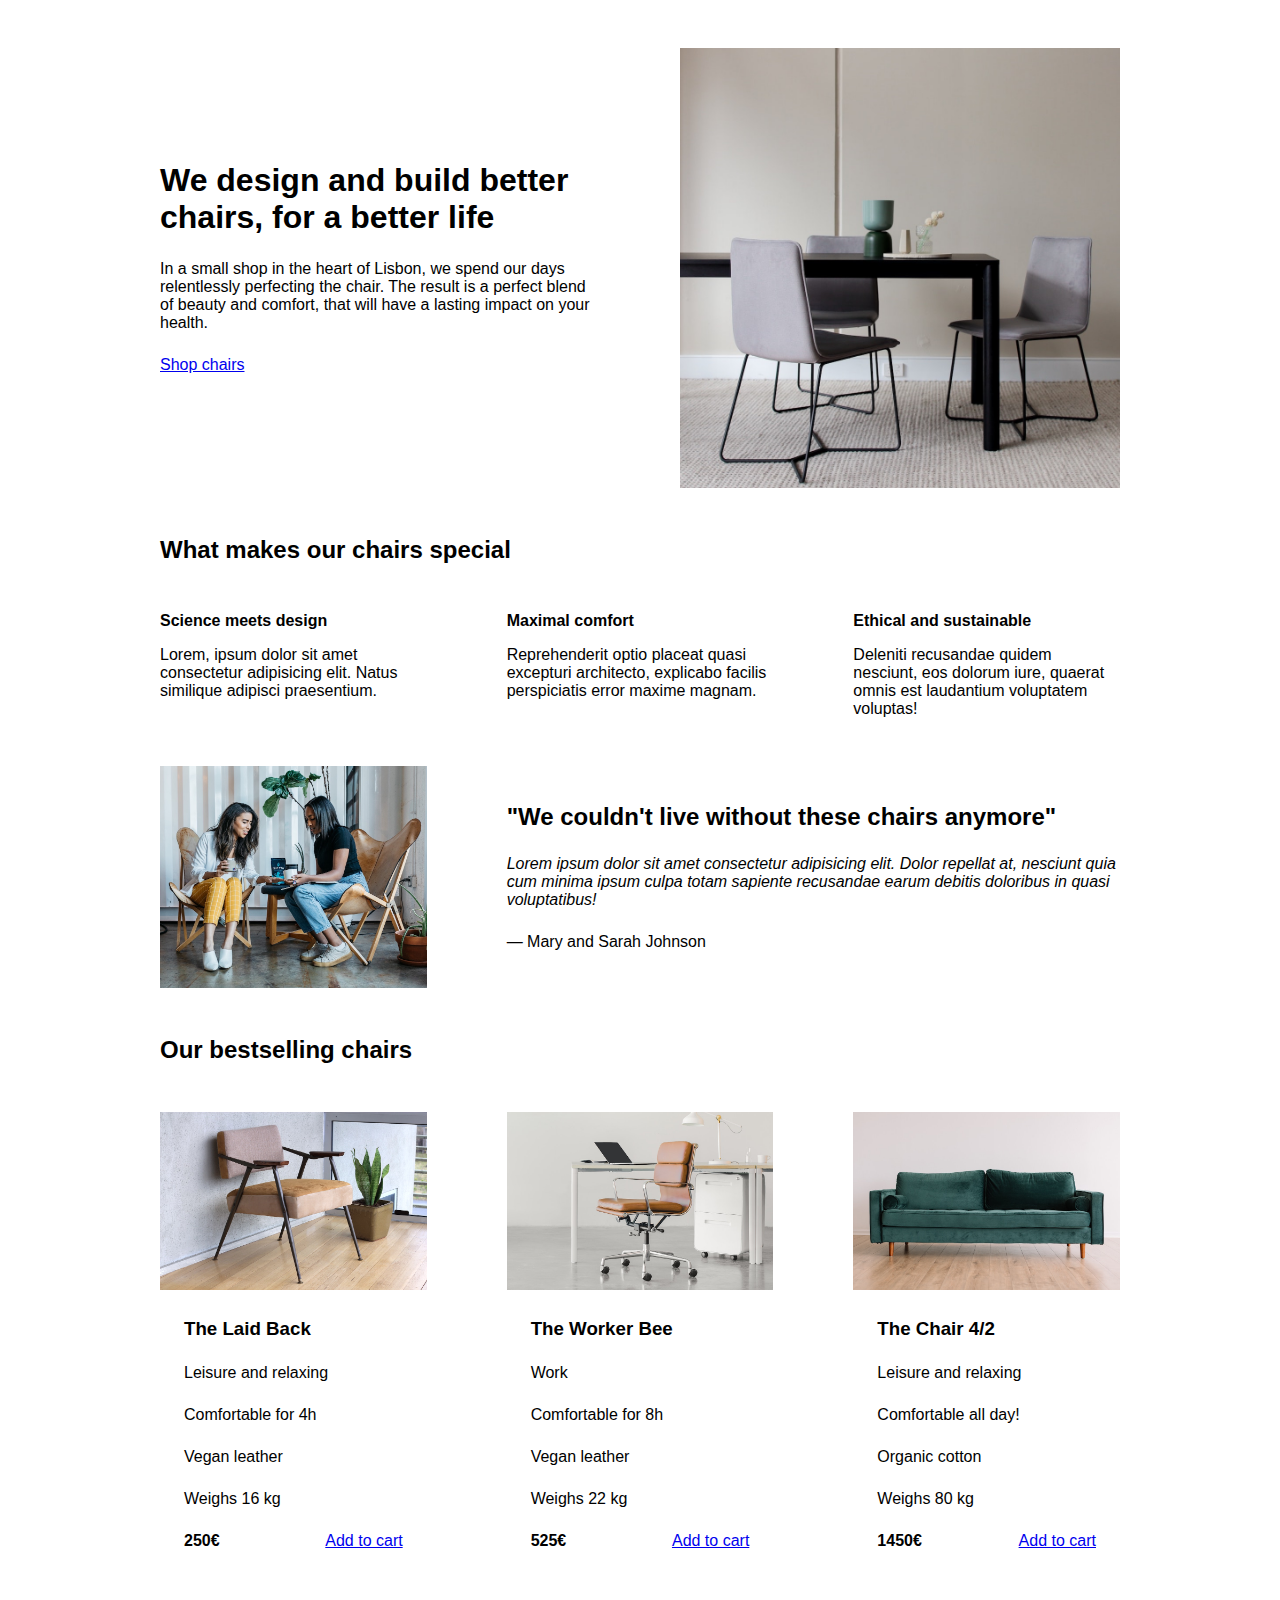
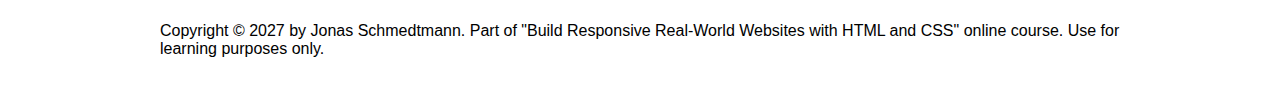
==== 05 Design/05-Design/index.html @ 31c7d106 "first" ====
<!DOCTYPE html>
<html lang="en">
  <head>
    <meta charset="UTF-8" />
    <meta http-equiv="X-UA-Compatible" content="IE=edge" />
    <meta name="viewport" content="width=device-width, initial-scale=1.0" />

    <link rel="stylesheet" href="style.css" />
    <title>Lisbon Chair Shop</title>
  </head>
  <body>
    <div class="container">
      <header>
        <div class="header-text-box">
          <h1>We design and build better chairs, for a better life</h1>
          <p class="header-text">
            In a small shop in the heart of Lisbon, we spend our days
            relentlessly perfecting the chair. The result is a perfect blend of
            beauty and comfort, that will have a lasting impact on your health.
          </p>
          <a class="btn btn--big" href="#">Shop chairs</a>
        </div>
        <img src="hero.jpg" alt="Photo" />
      </header>

      <section>
        <h2>What makes our chairs special</h2>
        <div class="grid-3-cols">
          <div>
            <p class="features-title"><strong>Science meets design</strong></p>
            <p class="features-text">
              Lorem, ipsum dolor sit amet consectetur adipisicing elit. Natus
              similique adipisci praesentium.
            </p>
          </div>

          <div>
            <p class="features-title">
              <strong>Maximal comfort</strong>
            </p>
            <p class="features-text">
              Reprehenderit optio placeat quasi excepturi architecto, explicabo
              facilis perspiciatis error maxime magnam.
            </p>
          </div>

          <div>
            <p class="features-title">
              <strong>Ethical and sustainable</strong>
            </p>
            <p class="features-text">
              Deleniti recusandae quidem nesciunt, eos dolorum iure, quaerat
              omnis est laudantium voluptatem voluptas!
            </p>
          </div>
        </div>
      </section>

      <section class="testimonial-section">
        <div class="grid-3-cols">
          <img src="customers.jpg" alt="People sitting on chairs" />
          <div class="testimonial-box">
            <h2>"We couldn't live without these chairs anymore"</h2>
            <blockquote class="testimonial-text">
              Lorem ipsum dolor sit amet consectetur adipisicing elit. Dolor
              repellat at, nesciunt quia cum minima ipsum culpa totam sapiente
              recusandae earum debitis doloribus in quasi voluptatibus!
            </blockquote>
            <p class="testimonial-author">&mdash; Mary and Sarah Johnson</p>
          </div>
        </div>
      </section>

      <section>
        <h2>Our bestselling chairs</h2>
        <div class="grid-3-cols">
          <figure class="chair">
            <img src="chair-1.jpg" alt="Chair" />
            <div class="chair-box">
              <h3>The Laid Back</h3>
              <ul class="chair-details">
                <li>
                  <!-- Span is a generic INLINE text element, it doesn't have any meaning. It's like a div element, but inline -->
                  <span>Leisure and relaxing</span>
                </li>
                <li>
                  <span>Comfortable for 4h</span>
                </li>
                <li>
                  <span>Vegan leather</span>
                </li>
                <li>
                  <span>Weighs 16 kg</span>
                </li>
              </ul>
              <div class="chair-price">
                <strong>250€</strong>
                <a href="#" class="btn btn--small">Add to cart</a>
              </div>
            </div>
          </figure>

          <figure class="chair">
            <img src="chair-2.jpg" alt="Chair" />
            <div class="chair-box">
              <h3>The Worker Bee</h3>
              <ul class="chair-details">
                <li>
                  <span>Work</span>
                </li>
                <li>
                  <span>Comfortable for 8h</span>
                </li>
                <li>
                  <span>Vegan leather</span>
                </li>
                <li>
                  <span>Weighs 22 kg</span>
                </li>
              </ul>
              <div class="chair-price">
                <strong>525€</strong>
                <a href="#" class="btn btn--small">Add to cart</a>
              </div>
            </div>
          </figure>

          <figure class="chair">
            <img src="chair-3.jpg" alt="Chair" />
            <div class="chair-box">
              <h3>The Chair 4/2</h3>
              <ul class="chair-details">
                <li>
                  <span>Leisure and relaxing</span>
                </li>
                <li>
                  <span>Comfortable all day!</span>
                </li>
                <li>
                  <span>Organic cotton</span>
                </li>
                <li>
                  <span>Weighs 80 kg</span>
                </li>
              </ul>
              <div class="chair-price">
                <strong>1450€</strong>
                <a href="#" class="btn btn--small">Add to cart</a>
              </div>
            </div>
          </figure>
        </div>
      </section>

      <footer>
        Copyright &copy; 2027 by Jonas Schmedtmann. Part of "Build Responsive
        Real-World Websites with HTML and CSS" online course. Use for learning
        purposes only.
      </footer>
    </div>
  </body>
</html>
---- 05 Design/05-Design/style.css ----
/*
SPACING SYSTEM (px)
2 / 4 / 8 / 12 / 16 / 24 / 32 / 48 / 64 / 80 / 96 / 128

FONT SIZE SYSTEM (px)
10 / 12 / 14 / 16 / 18 / 20 / 24 / 30 / 36 / 44 / 52 / 62 / 74 / 86 / 98
*/

* {
  margin: 0;
  padding: 0;
  box-sizing: border-box;
}

/* ------------------------ */
/* GENERAL STYLES */
/* ------------------------ */
body {
  font-family: sans-serif;
}

.container {
  width: 960px;
  margin: 0 auto;
}

header,
section {
  margin-bottom: 48px;
}

h2 {
  margin-bottom: 48px;
}

.grid-3-cols {
  display: grid;
  grid-template-columns: repeat(3, 1fr);
  column-gap: 80px;
}

/* ------------------------ */
/* COMPONENT STYLES */
/* ------------------------ */

/* HEADER */
header {
  display: grid;
  grid-template-columns: repeat(2, 1fr);
  column-gap: 80px;
  margin-top: 48px;
}

.header-text-box {
  align-self: center;
}

h1 {
  margin-bottom: 24px;
}

.header-text {
  margin-bottom: 24px;
}

img {
  width: 100%;
}

/* FEATURES */
.features-icon {
}

.features-title {
  margin-bottom: 16px;
}

.features-text {
}

/* TESTIMONIAL */
.testimonial-section {
}

.testimonial-box {
  grid-column: 2 / -1;
  align-self: center;
}

.testimonial-box h2 {
  margin-bottom: 24px;
}

.testimonial-text {
  font-style: italic;
  margin-bottom: 24px;
}

/* CHAIRS */
.chair-box {
  padding: 24px;
}

h3 {
  margin-bottom: 24px;
}

.chair-details {
  list-style: none;
  margin-bottom: 24px;
}

.chair-details li {
  display: flex;
  align-items: center;
  gap: 12px;
  margin-bottom: 24px;
}

.chair-details li:last-child {
  margin-bottom: 0;
}

.chair-icon {
}

.chair-price {
  display: flex;
  justify-content: space-between;
}

footer {
  margin-bottom: 48px;
}
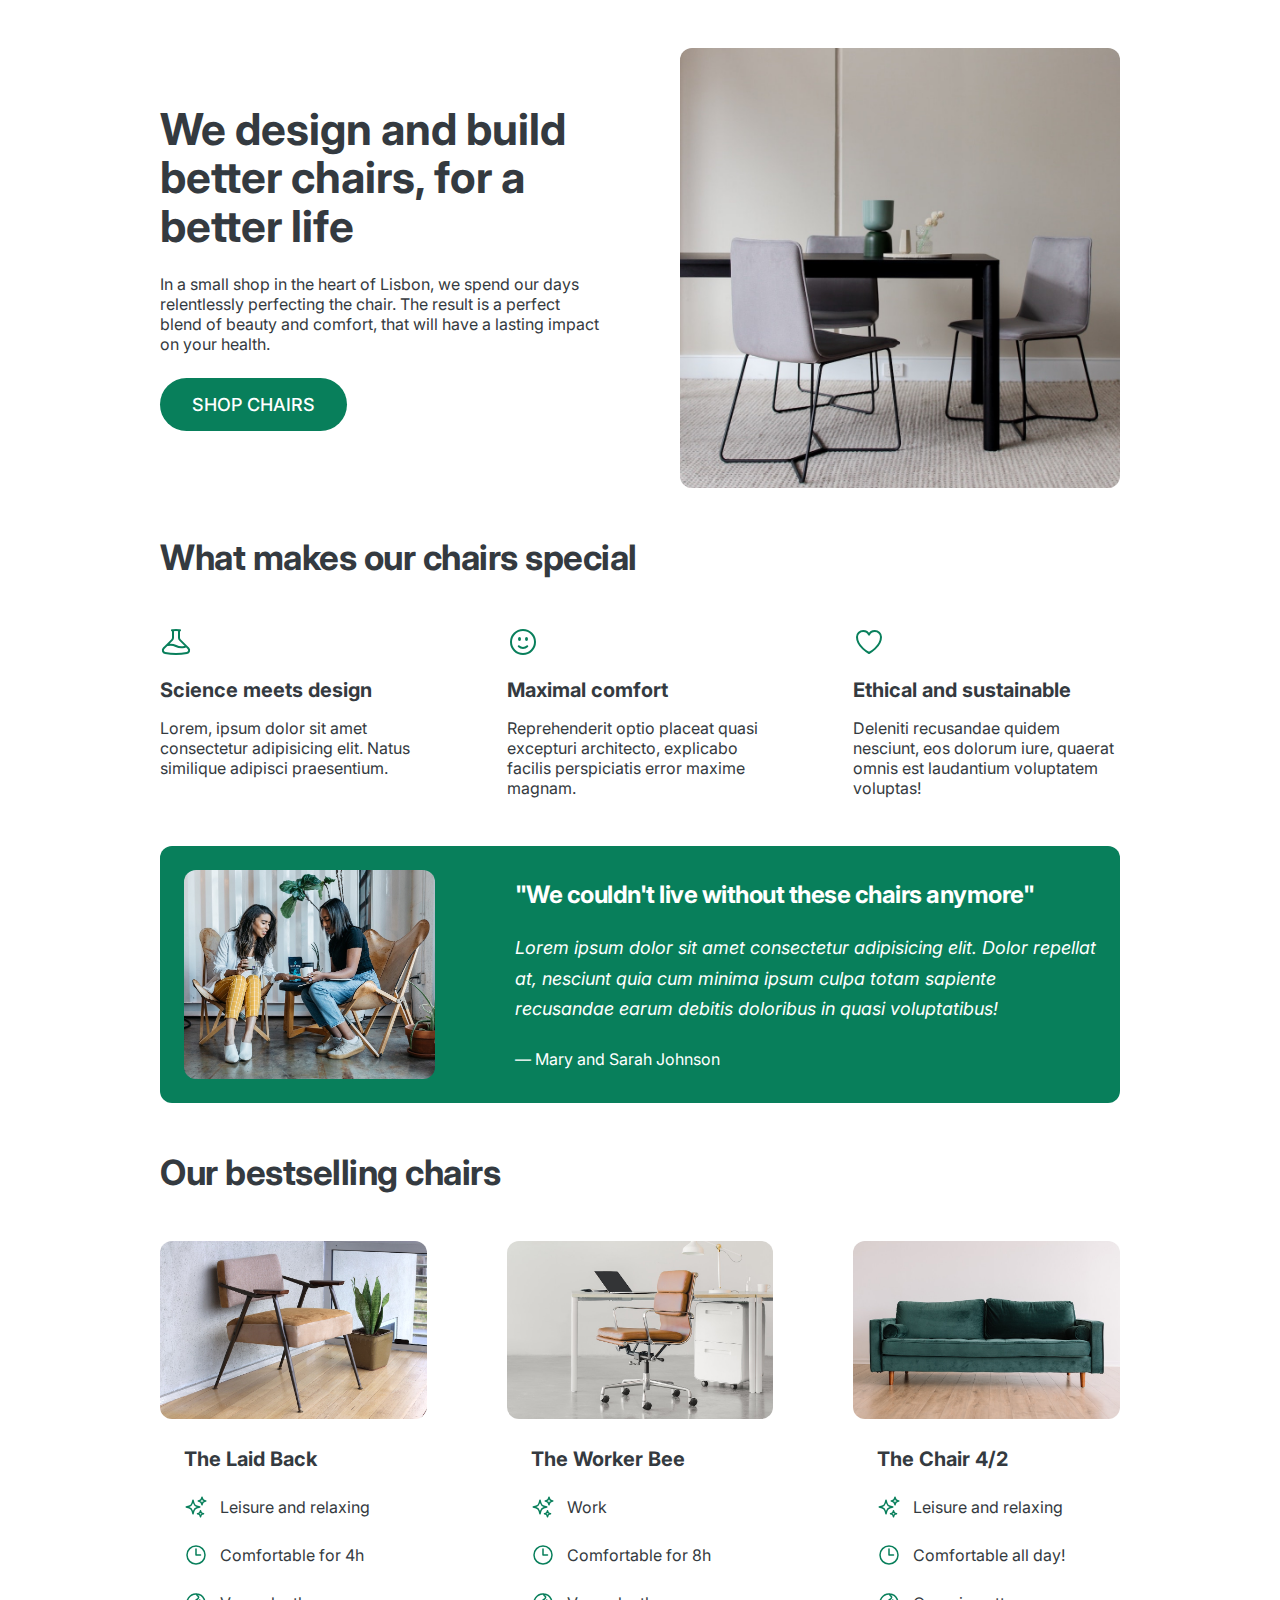
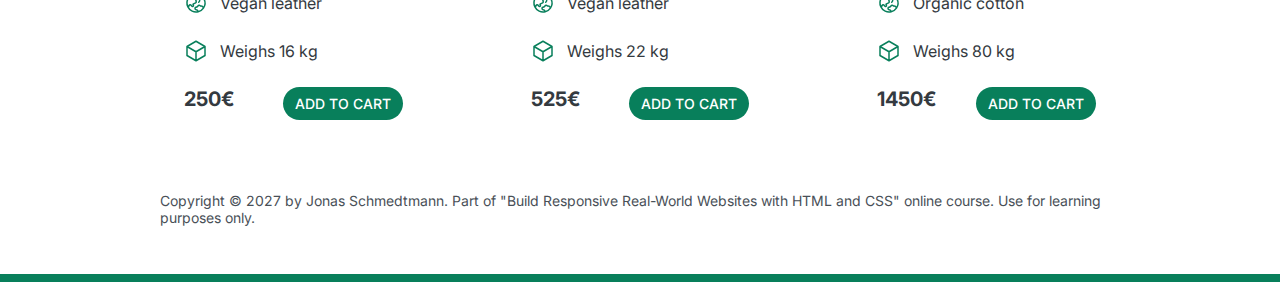
==== commit 9d9f1341: "Wednesday, 13 November 2024" ====
--- a/05 Design/05-Design/index.html
+++ b/05 Design/05-Design/index.html
@@ -4,8 +4,13 @@
     <meta charset="UTF-8" />
     <meta http-equiv="X-UA-Compatible" content="IE=edge" />
     <meta name="viewport" content="width=device-width, initial-scale=1.0" />
-
     <link rel="stylesheet" href="style.css" />
+    <link rel="preconnect" href="https://fonts.googleapis.com" />
+    <link rel="preconnect" href="https://fonts.gstatic.com" crossorigin />
+    <link
+      href="https://fonts.googleapis.com/css2?family=Inter:wght@400,14..32,100..900;1,14..32,100..900&display=swap"
+      rel="stylesheet"
+    />
     <title>Lisbon Chair Shop</title>
   </head>
   <body>
@@ -27,6 +32,21 @@
         <h2>What makes our chairs special</h2>
         <div class="grid-3-cols">
           <div>
+            <svg
+              xmlns="http://www.w3.org/2000/svg"
+              fill="none"
+              viewBox="0 0 24 24"
+              stroke-width="1.5"
+              stroke="currentColor"
+              class="feature-icon"
+            >
+              <path
+                stroke-linecap="round"
+                stroke-linejoin="round"
+                d="M9.75 3.104v5.714a2.25 2.25 0 0 1-.659 1.591L5 14.5M9.75 3.104c-.251.023-.501.05-.75.082m.75-.082a24.301 24.301 0 0 1 4.5 0m0 0v5.714c0 .597.237 1.17.659 1.591L19.8 15.3M14.25 3.104c.251.023.501.05.75.082M19.8 15.3l-1.57.393A9.065 9.065 0 0 1 12 15a9.065 9.065 0 0 0-6.23-.693L5 14.5m14.8.8 1.402 1.402c1.232 1.232.65 3.318-1.067 3.611A48.309 48.309 0 0 1 12 21c-2.773 0-5.491-.235-8.135-.687-1.718-.293-2.3-2.379-1.067-3.61L5 14.5"
+              />
+            </svg>
+
             <p class="features-title"><strong>Science meets design</strong></p>
             <p class="features-text">
               Lorem, ipsum dolor sit amet consectetur adipisicing elit. Natus
@@ -35,6 +55,21 @@
           </div>
 
           <div>
+            <svg
+              xmlns="http://www.w3.org/2000/svg"
+              fill="none"
+              viewBox="0 0 24 24"
+              stroke-width="1.5"
+              stroke="currentColor"
+              class="feature-icon"
+            >
+              <path
+                stroke-linecap="round"
+                stroke-linejoin="round"
+                d="M15.182 15.182a4.5 4.5 0 0 1-6.364 0M21 12a9 9 0 1 1-18 0 9 9 0 0 1 18 0ZM9.75 9.75c0 .414-.168.75-.375.75S9 10.164 9 9.75 9.168 9 9.375 9s.375.336.375.75Zm-.375 0h.008v.015h-.008V9.75Zm5.625 0c0 .414-.168.75-.375.75s-.375-.336-.375-.75.168-.75.375-.75.375.336.375.75Zm-.375 0h.008v.015h-.008V9.75Z"
+              />
+            </svg>
+
             <p class="features-title">
               <strong>Maximal comfort</strong>
             </p>
@@ -45,6 +80,21 @@
           </div>
 
           <div>
+            <svg
+              xmlns="http://www.w3.org/2000/svg"
+              fill="none"
+              viewBox="0 0 24 24"
+              stroke-width="1.5"
+              stroke="currentColor"
+              class="feature-icon"
+            >
+              <path
+                stroke-linecap="round"
+                stroke-linejoin="round"
+                d="M21 8.25c0-2.485-2.099-4.5-4.688-4.5-1.935 0-3.597 1.126-4.312 2.733-.715-1.607-2.377-2.733-4.313-2.733C5.1 3.75 3 5.765 3 8.25c0 7.22 9 12 9 12s9-4.78 9-12Z"
+              />
+            </svg>
+
             <p class="features-title">
               <strong>Ethical and sustainable</strong>
             </p>
@@ -80,16 +130,74 @@
               <h3>The Laid Back</h3>
               <ul class="chair-details">
                 <li>
+                  <svg
+                    xmlns="http://www.w3.org/2000/svg"
+                    fill="none"
+                    viewBox="0 0 24 24"
+                    stroke-width="1.5"
+                    stroke="currentColor"
+                    class="chair-icon"
+                  >
+                    <path
+                      stroke-linecap="round"
+                      stroke-linejoin="round"
+                      d="M9.813 15.904 9 18.75l-.813-2.846a4.5 4.5 0 0 0-3.09-3.09L2.25 12l2.846-.813a4.5 4.5 0 0 0 3.09-3.09L9 5.25l.813 2.846a4.5 4.5 0 0 0 3.09 3.09L15.75 12l-2.846.813a4.5 4.5 0 0 0-3.09 3.09ZM18.259 8.715 18 9.75l-.259-1.035a3.375 3.375 0 0 0-2.455-2.456L14.25 6l1.036-.259a3.375 3.375 0 0 0 2.455-2.456L18 2.25l.259 1.035a3.375 3.375 0 0 0 2.456 2.456L21.75 6l-1.035.259a3.375 3.375 0 0 0-2.456 2.456ZM16.894 20.567 16.5 21.75l-.394-1.183a2.25 2.25 0 0 0-1.423-1.423L13.5 18.75l1.183-.394a2.25 2.25 0 0 0 1.423-1.423l.394-1.183.394 1.183a2.25 2.25 0 0 0 1.423 1.423l1.183.394-1.183.394a2.25 2.25 0 0 0-1.423 1.423Z"
+                    />
+                  </svg>
+
                   <!-- Span is a generic INLINE text element, it doesn't have any meaning. It's like a div element, but inline -->
                   <span>Leisure and relaxing</span>
                 </li>
                 <li>
+                  <svg
+                    xmlns="http://www.w3.org/2000/svg"
+                    fill="none"
+                    viewBox="0 0 24 24"
+                    stroke-width="1.5"
+                    stroke="currentColor"
+                    class="chair-icon"
+                  >
+                    <path
+                      stroke-linecap="round"
+                      stroke-linejoin="round"
+                      d="M12 6v6h4.5m4.5 0a9 9 0 1 1-18 0 9 9 0 0 1 18 0Z"
+                    />
+                  </svg>
+
                   <span>Comfortable for 4h</span>
                 </li>
                 <li>
+                  <svg
+                    xmlns="http://www.w3.org/2000/svg"
+                    fill="none"
+                    viewBox="0 0 24 24"
+                    stroke-width="1.5"
+                    stroke="currentColor"
+                    class="chair-icon"
+                  >
+                    <path
+                      stroke-linecap="round"
+                      stroke-linejoin="round"
+                      d="M12.75 3.03v.568c0 .334.148.65.405.864l1.068.89c.442.369.535 1.01.216 1.49l-.51.766a2.25 2.25 0 0 1-1.161.886l-.143.048a1.107 1.107 0 0 0-.57 1.664c.369.555.169 1.307-.427 1.605L9 13.125l.423 1.059a.956.956 0 0 1-1.652.928l-.679-.906a1.125 1.125 0 0 0-1.906.172L4.5 15.75l-.612.153M12.75 3.031a9 9 0 0 0-8.862 12.872M12.75 3.031a9 9 0 0 1 6.69 14.036m0 0-.177-.529A2.25 2.25 0 0 0 17.128 15H16.5l-.324-.324a1.453 1.453 0 0 0-2.328.377l-.036.073a1.586 1.586 0 0 1-.982.816l-.99.282c-.55.157-.894.702-.8 1.267l.073.438c.08.474.49.821.97.821.846 0 1.598.542 1.865 1.345l.215.643m5.276-3.67a9.012 9.012 0 0 1-5.276 3.67m0 0a9 9 0 0 1-10.275-4.835M15.75 9c0 .896-.393 1.7-1.016 2.25"
+                    />
+                  </svg>
                   <span>Vegan leather</span>
                 </li>
                 <li>
+                  <svg
+                    xmlns="http://www.w3.org/2000/svg"
+                    fill="none"
+                    viewBox="0 0 24 24"
+                    stroke-width="1.5"
+                    stroke="currentColor"
+                    class="chair-icon"
+                  >
+                    <path
+                      stroke-linecap="round"
+                      stroke-linejoin="round"
+                      d="m21 7.5-9-5.25L3 7.5m18 0-9 5.25m9-5.25v9l-9 5.25M3 7.5l9 5.25M3 7.5v9l9 5.25m0-9v9"
+                    />
+                  </svg>
                   <span>Weighs 16 kg</span>
                 </li>
               </ul>
@@ -106,15 +214,73 @@
               <h3>The Worker Bee</h3>
               <ul class="chair-details">
                 <li>
+                  <svg
+                    xmlns="http://www.w3.org/2000/svg"
+                    fill="none"
+                    viewBox="0 0 24 24"
+                    stroke-width="1.5"
+                    stroke="currentColor"
+                    class="chair-icon"
+                  >
+                    <path
+                      stroke-linecap="round"
+                      stroke-linejoin="round"
+                      d="M9.813 15.904 9 18.75l-.813-2.846a4.5 4.5 0 0 0-3.09-3.09L2.25 12l2.846-.813a4.5 4.5 0 0 0 3.09-3.09L9 5.25l.813 2.846a4.5 4.5 0 0 0 3.09 3.09L15.75 12l-2.846.813a4.5 4.5 0 0 0-3.09 3.09ZM18.259 8.715 18 9.75l-.259-1.035a3.375 3.375 0 0 0-2.455-2.456L14.25 6l1.036-.259a3.375 3.375 0 0 0 2.455-2.456L18 2.25l.259 1.035a3.375 3.375 0 0 0 2.456 2.456L21.75 6l-1.035.259a3.375 3.375 0 0 0-2.456 2.456ZM16.894 20.567 16.5 21.75l-.394-1.183a2.25 2.25 0 0 0-1.423-1.423L13.5 18.75l1.183-.394a2.25 2.25 0 0 0 1.423-1.423l.394-1.183.394 1.183a2.25 2.25 0 0 0 1.423 1.423l1.183.394-1.183.394a2.25 2.25 0 0 0-1.423 1.423Z"
+                    />
+                  </svg>
                   <span>Work</span>
                 </li>
                 <li>
+                  <svg
+                    xmlns="http://www.w3.org/2000/svg"
+                    fill="none"
+                    viewBox="0 0 24 24"
+                    stroke-width="1.5"
+                    stroke="currentColor"
+                    class="chair-icon"
+                  >
+                    <path
+                      stroke-linecap="round"
+                      stroke-linejoin="round"
+                      d="M12 6v6h4.5m4.5 0a9 9 0 1 1-18 0 9 9 0 0 1 18 0Z"
+                    />
+                  </svg>
+
                   <span>Comfortable for 8h</span>
                 </li>
                 <li>
+                  <svg
+                    xmlns="http://www.w3.org/2000/svg"
+                    fill="none"
+                    viewBox="0 0 24 24"
+                    stroke-width="1.5"
+                    stroke="currentColor"
+                    class="chair-icon"
+                  >
+                    <path
+                      stroke-linecap="round"
+                      stroke-linejoin="round"
+                      d="M12.75 3.03v.568c0 .334.148.65.405.864l1.068.89c.442.369.535 1.01.216 1.49l-.51.766a2.25 2.25 0 0 1-1.161.886l-.143.048a1.107 1.107 0 0 0-.57 1.664c.369.555.169 1.307-.427 1.605L9 13.125l.423 1.059a.956.956 0 0 1-1.652.928l-.679-.906a1.125 1.125 0 0 0-1.906.172L4.5 15.75l-.612.153M12.75 3.031a9 9 0 0 0-8.862 12.872M12.75 3.031a9 9 0 0 1 6.69 14.036m0 0-.177-.529A2.25 2.25 0 0 0 17.128 15H16.5l-.324-.324a1.453 1.453 0 0 0-2.328.377l-.036.073a1.586 1.586 0 0 1-.982.816l-.99.282c-.55.157-.894.702-.8 1.267l.073.438c.08.474.49.821.97.821.846 0 1.598.542 1.865 1.345l.215.643m5.276-3.67a9.012 9.012 0 0 1-5.276 3.67m0 0a9 9 0 0 1-10.275-4.835M15.75 9c0 .896-.393 1.7-1.016 2.25"
+                    />
+                  </svg>
+
                   <span>Vegan leather</span>
                 </li>
                 <li>
+                  <svg
+                    xmlns="http://www.w3.org/2000/svg"
+                    fill="none"
+                    viewBox="0 0 24 24"
+                    stroke-width="1.5"
+                    stroke="currentColor"
+                    class="chair-icon"
+                  >
+                    <path
+                      stroke-linecap="round"
+                      stroke-linejoin="round"
+                      d="m21 7.5-9-5.25L3 7.5m18 0-9 5.25m9-5.25v9l-9 5.25M3 7.5l9 5.25M3 7.5v9l9 5.25m0-9v9"
+                    />
+                  </svg>
                   <span>Weighs 22 kg</span>
                 </li>
               </ul>
@@ -131,15 +297,72 @@
               <h3>The Chair 4/2</h3>
               <ul class="chair-details">
                 <li>
+                  <svg
+                    xmlns="http://www.w3.org/2000/svg"
+                    fill="none"
+                    viewBox="0 0 24 24"
+                    stroke-width="1.5"
+                    stroke="currentColor"
+                    class="chair-icon"
+                  >
+                    <path
+                      stroke-linecap="round"
+                      stroke-linejoin="round"
+                      d="M9.813 15.904 9 18.75l-.813-2.846a4.5 4.5 0 0 0-3.09-3.09L2.25 12l2.846-.813a4.5 4.5 0 0 0 3.09-3.09L9 5.25l.813 2.846a4.5 4.5 0 0 0 3.09 3.09L15.75 12l-2.846.813a4.5 4.5 0 0 0-3.09 3.09ZM18.259 8.715 18 9.75l-.259-1.035a3.375 3.375 0 0 0-2.455-2.456L14.25 6l1.036-.259a3.375 3.375 0 0 0 2.455-2.456L18 2.25l.259 1.035a3.375 3.375 0 0 0 2.456 2.456L21.75 6l-1.035.259a3.375 3.375 0 0 0-2.456 2.456ZM16.894 20.567 16.5 21.75l-.394-1.183a2.25 2.25 0 0 0-1.423-1.423L13.5 18.75l1.183-.394a2.25 2.25 0 0 0 1.423-1.423l.394-1.183.394 1.183a2.25 2.25 0 0 0 1.423 1.423l1.183.394-1.183.394a2.25 2.25 0 0 0-1.423 1.423Z"
+                    />
+                  </svg>
                   <span>Leisure and relaxing</span>
                 </li>
                 <li>
+                  <svg
+                    xmlns="http://www.w3.org/2000/svg"
+                    fill="none"
+                    viewBox="0 0 24 24"
+                    stroke-width="1.5"
+                    stroke="currentColor"
+                    class="chair-icon"
+                  >
+                    <path
+                      stroke-linecap="round"
+                      stroke-linejoin="round"
+                      d="M12 6v6h4.5m4.5 0a9 9 0 1 1-18 0 9 9 0 0 1 18 0Z"
+                    />
+                  </svg>
                   <span>Comfortable all day!</span>
                 </li>
                 <li>
+                  <svg
+                    xmlns="http://www.w3.org/2000/svg"
+                    fill="none"
+                    viewBox="0 0 24 24"
+                    stroke-width="1.5"
+                    stroke="currentColor"
+                    class="chair-icon"
+                  >
+                    <path
+                      stroke-linecap="round"
+                      stroke-linejoin="round"
+                      d="M12.75 3.03v.568c0 .334.148.65.405.864l1.068.89c.442.369.535 1.01.216 1.49l-.51.766a2.25 2.25 0 0 1-1.161.886l-.143.048a1.107 1.107 0 0 0-.57 1.664c.369.555.169 1.307-.427 1.605L9 13.125l.423 1.059a.956.956 0 0 1-1.652.928l-.679-.906a1.125 1.125 0 0 0-1.906.172L4.5 15.75l-.612.153M12.75 3.031a9 9 0 0 0-8.862 12.872M12.75 3.031a9 9 0 0 1 6.69 14.036m0 0-.177-.529A2.25 2.25 0 0 0 17.128 15H16.5l-.324-.324a1.453 1.453 0 0 0-2.328.377l-.036.073a1.586 1.586 0 0 1-.982.816l-.99.282c-.55.157-.894.702-.8 1.267l.073.438c.08.474.49.821.97.821.846 0 1.598.542 1.865 1.345l.215.643m5.276-3.67a9.012 9.012 0 0 1-5.276 3.67m0 0a9 9 0 0 1-10.275-4.835M15.75 9c0 .896-.393 1.7-1.016 2.25"
+                    />
+                  </svg>
                   <span>Organic cotton</span>
                 </li>
                 <li>
+                  <svg
+                    xmlns="http://www.w3.org/2000/svg"
+                    fill="none"
+                    viewBox="0 0 24 24"
+                    stroke-width="1.5"
+                    stroke="currentColor"
+                    class="chair-icon"
+                  >
+                    <path
+                      stroke-linecap="round"
+                      stroke-linejoin="round"
+                      d="m21 7.5-9-5.25L3 7.5m18 0-9 5.25m9-5.25v9l-9 5.25M3 7.5l9 5.25M3 7.5v9l9 5.25m0-9v9"
+                    />
+                  </svg>
+
                   <span>Weighs 80 kg</span>
                 </li>
               </ul>
--- a/05 Design/05-Design/style.css
+++ b/05 Design/05-Design/style.css
@@ -5,6 +5,9 @@
 FONT SIZE SYSTEM (px)
 10 / 12 / 14 / 16 / 18 / 20 / 24 / 30 / 36 / 44 / 52 / 62 / 74 / 86 / 98
 */
+
+/* MAIN COLOR #087f5b 
+#343a40*/
 
 * {
   margin: 0;
@@ -16,7 +19,9 @@
 /* GENERAL STYLES */
 /* ------------------------ */
 body {
-  font-family: sans-serif;
+  font-family: "Inter", sans-serif;
+  color: #343a40;
+  border-bottom: 8px solid #087f5b;
 }
 
 .container {
@@ -31,6 +36,8 @@
 
 h2 {
   margin-bottom: 48px;
+  font-size: 35px;
+  letter-spacing: -0.5px;
 }
 
 .grid-3-cols {
@@ -39,6 +46,32 @@
   column-gap: 80px;
 }
 
+.btn:link,
+.btn:visited {
+  background-color: #087f5b;
+  color: #fff;
+  text-decoration: none;
+  text-transform: uppercase;
+  font-weight: 500;
+  display: inline-block;
+}
+
+.btn:hover,
+.btn-active {
+  background-color: #099268;
+}
+
+.btn--big {
+  font-size: 18px;
+  padding: 16px 32px;
+  border-radius: 100px;
+}
+
+.btn--small {
+  font-size: 14px;
+  padding: 8px 12px;
+  border-radius: 100px;
+}
 /* ------------------------ */
 /* COMPONENT STYLES */
 /* ------------------------ */
@@ -57,6 +90,11 @@
 
 h1 {
   margin-bottom: 24px;
+  font-size: 44px;
+  line-height: 1.1;
+  /* letter-spacing: -1px; */
+
+  /* 44 / 52 / 62 */
 }
 
 .header-text {
@@ -65,14 +103,20 @@
 
 img {
   width: 100%;
+  border-radius: 12px;
 }
 
 /* FEATURES */
-.features-icon {
+.feature-icon {
+  stroke: #087f5b;
+  width: 32px;
+  height: 32px;
+  margin-bottom: 16px;
 }
 
 .features-title {
   margin-bottom: 16px;
+  font-size: 20px;
 }
 
 .features-text {
@@ -80,6 +124,10 @@
 
 /* TESTIMONIAL */
 .testimonial-section {
+  background-color: #087f5b;
+  color: #fff;
+  padding: 24px;
+  border-radius: 12px;
 }
 
 .testimonial-box {
@@ -89,11 +137,14 @@
 
 .testimonial-box h2 {
   margin-bottom: 24px;
+  font-size: 24px;
 }
 
 .testimonial-text {
   font-style: italic;
   margin-bottom: 24px;
+  font-size: 18px;
+  line-height: 1.7;
 }
 
 /* CHAIRS */
@@ -103,6 +154,7 @@
 
 h3 {
   margin-bottom: 24px;
+  font-size: 20px;
 }
 
 .chair-details {
@@ -122,13 +174,23 @@
 }
 
 .chair-icon {
+  width: 24px;
+  height: 24px;
+  color: #087f5b;
 }
 
 .chair-price {
   display: flex;
   justify-content: space-between;
+  font-size: 20px;
 }
+
+/* .btn--small {
+  font-size: ;
+} */
 
 footer {
   margin-bottom: 48px;
+  font-size: 14px;
+  color: #495057;
 }
